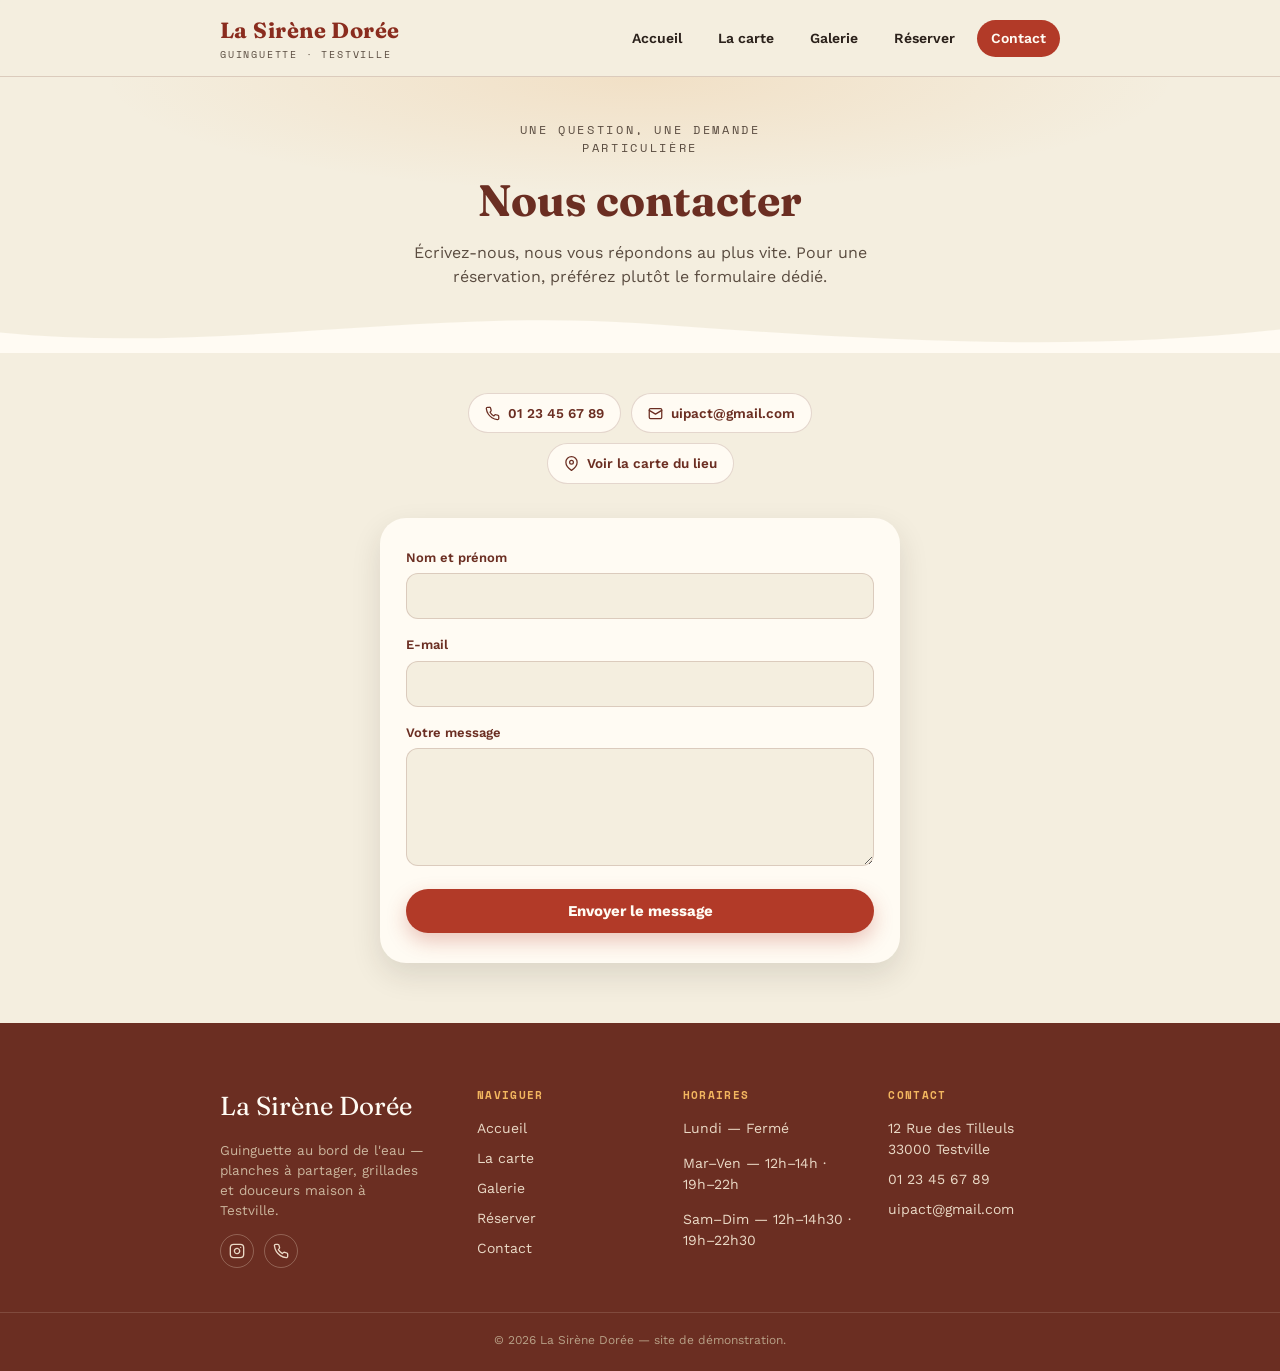
==== contact.html @ b740c552 "Add files via upload" ====
<!DOCTYPE html>
<html lang="fr">
<head>
<meta charset="UTF-8">
<meta name="viewport" content="width=device-width, initial-scale=1.0">
<title>La Sirène Dorée — Nous contacter</title>
<meta name="description" content="Contactez La Sirène Dorée à Testville — une question, une demande particulière, écrivez-nous.">
<link rel="preconnect" href="https://fonts.googleapis.com">
<link rel="stylesheet" href="css/style.css">
</head>
<body>

<header class="topbar">
  <div class="topbar-inner">
    <a href="index.html" class="brand">La Sirène Dorée<span>Guinguette · Testville</span></a>
    <nav class="topbar-nav">
      <a href="index.html">Accueil</a>
      <a href="carte.html">La carte</a>
      <a href="galerie.html">Galerie</a>
      <a href="reservation.html">Réserver</a>
      <a href="contact.html" class="active">Contact</a>
    </nav>
  </div>
</header>

<section class="page-head">
  <p class="hero-eyebrow">Une question, une demande particulière</p>
  <h1>Nous contacter</h1>
  <p>Écrivez-nous, nous vous répondons au plus vite. Pour une réservation, préférez plutôt le formulaire dédié.</p>
  <div class="hero-wave">
    <svg viewBox="0 0 1440 60" preserveAspectRatio="none"><path d="M0,32 C240,60 480,0 720,20 C960,40 1200,60 1440,28 L1440,60 L0,60 Z"></path></svg>
  </div>
</section>

<div class="contact-page-wrap">

  <div class="contact-info-strip">
    <a href="tel:+33123456789">
      <svg viewBox="0 0 24 24" fill="none" stroke="currentColor" stroke-width="2" stroke-linecap="round" stroke-linejoin="round"><path d="M22 16.92v3a2 2 0 0 1-2.18 2 19.79 19.79 0 0 1-8.63-3.07 19.5 19.5 0 0 1-6-6 19.79 19.79 0 0 1-3.07-8.67A2 2 0 0 1 4.11 2h3a2 2 0 0 1 2 1.72c.12.9.34 1.79.65 2.65a2 2 0 0 1-.45 2.11L8.09 9.91a16 16 0 0 0 6 6l1.43-1.43a2 2 0 0 1 2.11-.45c.86.31 1.75.53 2.65.65A2 2 0 0 1 22 16.92z"/></svg>
      01 23 45 67 89
    </a>
    <a href="mailto:uipact@gmail.com">
      <svg viewBox="0 0 24 24" fill="none" stroke="currentColor" stroke-width="2" stroke-linecap="round" stroke-linejoin="round"><rect x="2" y="4" width="20" height="16" rx="2"/><path d="m22 7-10 6L2 7"/></svg>
      uipact@gmail.com
    </a>
    <a href="index.html#contact">
      <svg viewBox="0 0 24 24" fill="none" stroke="currentColor" stroke-width="2" stroke-linecap="round" stroke-linejoin="round"><path d="M21 10c0 7-9 13-9 13s-9-6-9-13a9 9 0 0 1 18 0z"/><circle cx="12" cy="10" r="3"/></svg>
      Voir la carte du lieu
    </a>
  </div>

  <div class="contact-form-card">
    <form id="contact-form" novalidate>
      <div class="field">
        <label for="c-name">Nom et prénom</label>
        <input type="text" id="c-name" autocomplete="name" required>
        <div class="field-error">Merci d'indiquer votre nom.</div>
      </div>
      <div class="field">
        <label for="c-email">E-mail</label>
        <input type="email" id="c-email" autocomplete="email" required>
        <div class="field-error">Merci d'indiquer un e-mail valide.</div>
      </div>
      <div class="field">
        <label for="c-message">Votre message</label>
        <textarea id="c-message" rows="5" maxlength="2000" required></textarea>
        <div class="field-error">Merci d'écrire un message (5 caractères minimum).</div>
      </div>
      <button type="submit" class="btn btn-primary btn-block" id="c-submit">Envoyer le message</button>
      <div class="form-status" id="c-status"></div>
    </form>
  </div>

</div>

<footer class="site-footer-rich">
  <div class="footer-grid">
    <div>
      <div class="footer-brand">La Sirène Dorée</div>
      <p class="footer-tagline">Guinguette au bord de l'eau — planches à partager, grillades et douceurs maison à Testville.</p>
      <div class="footer-social">
        <a href="https://www.instagram.com/" target="_blank" rel="noreferrer" aria-label="Instagram">
          <svg viewBox="0 0 24 24" fill="none" stroke="currentColor" stroke-width="2" stroke-linecap="round" stroke-linejoin="round"><rect x="2" y="2" width="20" height="20" rx="5"></rect><path d="M16 11.37A4 4 0 1 1 12.63 8 4 4 0 0 1 16 11.37z"/><line x1="17.5" y1="6.5" x2="17.51" y2="6.5"/></svg>
        </a>
        <a href="tel:+33123456789" aria-label="Téléphone">
          <svg viewBox="0 0 24 24" fill="none" stroke="currentColor" stroke-width="2" stroke-linecap="round" stroke-linejoin="round"><path d="M22 16.92v3a2 2 0 0 1-2.18 2 19.79 19.79 0 0 1-8.63-3.07 19.5 19.5 0 0 1-6-6 19.79 19.79 0 0 1-3.07-8.67A2 2 0 0 1 4.11 2h3a2 2 0 0 1 2 1.72c.12.9.34 1.79.65 2.65a2 2 0 0 1-.45 2.11L8.09 9.91a16 16 0 0 0 6 6l1.43-1.43a2 2 0 0 1 2.11-.45c.86.31 1.75.53 2.65.65A2 2 0 0 1 22 16.92z"/></svg>
        </a>
      </div>
    </div>
    <div class="footer-col">
      <h4>Naviguer</h4>
      <a href="index.html">Accueil</a>
      <a href="carte.html">La carte</a>
      <a href="galerie.html">Galerie</a>
      <a href="reservation.html">Réserver</a>
      <a href="contact.html">Contact</a>
    </div>
    <div class="footer-col">
      <h4>Horaires</h4>
      <p>Lundi — Fermé</p>
      <p>Mar–Ven — 12h–14h · 19h–22h</p>
      <p>Sam–Dim — 12h–14h30 · 19h–22h30</p>
    </div>
    <div class="footer-col">
      <h4>Contact</h4>
      <p>12 Rue des Tilleuls<br>33000 Testville</p>
      <a href="tel:+33123456789">01 23 45 67 89</a>
      <a href="mailto:uipact@gmail.com">uipact@gmail.com</a>
    </div>
  </div>
  <div class="footer-bottom">
    © 2026 La Sirène Dorée — site de démonstration.
  </div>
</footer>

<nav class="actionbar" aria-label="Actions">
  <a href="reservation.html" class="primary">
    <svg viewBox="0 0 24 24" fill="none" stroke="currentColor" stroke-width="2" stroke-linecap="round" stroke-linejoin="round"><rect x="3" y="4" width="18" height="17" rx="2"></rect><path d="M16 2v4M8 2v4M3 10h18"/></svg>
    Réserver
  </a>
  <a href="tel:+33123456789">
    <svg viewBox="0 0 24 24" fill="none" stroke="currentColor" stroke-width="2" stroke-linecap="round" stroke-linejoin="round"><path d="M22 16.92v3a2 2 0 0 1-2.18 2 19.79 19.79 0 0 1-8.63-3.07 19.5 19.5 0 0 1-6-6 19.79 19.79 0 0 1-3.07-8.67A2 2 0 0 1 4.11 2h3a2 2 0 0 1 2 1.72c.12.9.34 1.79.65 2.65a2 2 0 0 1-.45 2.11L8.09 9.91a16 16 0 0 0 6 6l1.43-1.43a2 2 0 0 1 2.11-.45c.86.31 1.75.53 2.65.65A2 2 0 0 1 22 16.92z"/></svg>
    Appeler
  </a>
  <a href="https://www.instagram.com/" target="_blank" rel="noreferrer">
    <svg viewBox="0 0 24 24" fill="none" stroke="currentColor" stroke-width="2" stroke-linecap="round" stroke-linejoin="round"><rect x="2" y="2" width="20" height="20" rx="5"></rect><path d="M16 11.37A4 4 0 1 1 12.63 8 4 4 0 0 1 16 11.37z"/><line x1="17.5" y1="6.5" x2="17.51" y2="6.5"/></svg>
    Instagram
  </a>
</nav>

<script src="js/config.js"></script>
<script src="js/contact.js"></script>
</body>
</html>
---- css/style.css ----
/* ==========================================================================
   LA SIRÈNE DORÉE — Design system
   Palette : crème / terracotta / ocre — typo Fraunces + Work Sans
   ========================================================================== */

@import url('https://fonts.googleapis.com/css2?family=Fraunces:ital,opsz,wght@0,9..144,400;0,9..144,600;0,9..144,700;1,9..144,500&family=Work+Sans:wght@400;500;600;700&family=Space+Mono:wght@400;700&display=swap');

:root {
  --cream: #f4eedf;
  --linen: #fffbf3;
  --terracotta: #b23a28;
  --terracotta-dark: #8a2c1e;
  --clay: #6b2e22;
  --ochre: #e08a2e;
  --ochre-light: #f3b65f;
  --ink: #2b211b;
  --ink-soft: #5a4c40;
  --line: rgba(107, 46, 34, 0.18);
  --shadow: 0 12px 30px rgba(43, 33, 27, 0.12);

  --font-display: "Fraunces", serif;
  --font-body: "Work Sans", sans-serif;
  --font-mono: "Space Mono", monospace;

  --radius: 18px;
  --container: 880px;
}

* { box-sizing: border-box; }

html { scroll-behavior: smooth; }

body {
  margin: 0;
  background: var(--cream);
  color: var(--ink);
  font-family: var(--font-body);
  line-height: 1.5;
  -webkit-font-smoothing: antialiased;
}

img { max-width: 100%; display: block; }

a { color: inherit; }

button {
  font-family: inherit;
  cursor: pointer;
}

:focus-visible {
  outline: 3px solid var(--ochre);
  outline-offset: 2px;
}

.container {
  max-width: var(--container);
  margin: 0 auto;
  padding: 0 20px;
}

/* ---------------------------------------------------------------- topbar */

.topbar {
  position: sticky;
  top: 0;
  z-index: 50;
  background: rgba(244, 238, 223, 0.92);
  backdrop-filter: blur(6px);
  border-bottom: 1px solid var(--line);
}

.topbar-inner {
  max-width: var(--container);
  margin: 0 auto;
  padding: 14px 20px;
  display: flex;
  align-items: center;
  justify-content: space-between;
}

.brand {
  font-family: var(--font-display);
  font-weight: 700;
  font-size: 22px;
  letter-spacing: 0.02em;
  color: var(--terracotta-dark);
  text-decoration: none;
}

.brand span {
  display: block;
  font-family: var(--font-mono);
  font-size: 10px;
  letter-spacing: 0.18em;
  text-transform: uppercase;
  color: var(--ink-soft);
  font-weight: 400;
}

.topbar-nav {
  display: flex;
  gap: 8px;
}

.topbar-nav a {
  font-family: var(--font-body);
  font-weight: 600;
  font-size: 14px;
  text-decoration: none;
  padding: 8px 14px;
  border-radius: 999px;
  color: var(--ink);
  transition: background .2s, color .2s;
}

.topbar-nav a:hover,
.topbar-nav a.active {
  background: var(--terracotta);
  color: var(--linen);
}

/* ---------------------------------------------------------------- hero */

.hero {
  position: relative;
  padding: 64px 20px 90px;
  text-align: center;
  overflow: hidden;
  background:
    radial-gradient(60% 60% at 50% 0%, rgba(224,138,46,.16), transparent 70%),
    var(--cream);
}

.hero-eyebrow {
  font-family: var(--font-mono);
  font-size: 12px;
  letter-spacing: .22em;
  text-transform: uppercase;
  color: var(--terracotta);
}

.hero h1 {
  font-family: var(--font-display);
  font-weight: 700;
  font-size: clamp(38px, 7vw, 64px);
  line-height: 1.02;
  margin: 14px 0 10px;
  color: var(--clay);
}

.hero h1 em {
  font-style: italic;
  color: var(--terracotta);
}

.hero p {
  max-width: 46ch;
  margin: 0 auto;
  color: var(--ink-soft);
  font-size: 17px;
}

.hero-actions {
  margin-top: 30px;
  display: flex;
  gap: 14px;
  justify-content: center;
  flex-wrap: wrap;
}

/* torn-paper wave divider under hero */
.hero-wave {
  position: absolute;
  bottom: -1px;
  left: 0;
  width: 100%;
  line-height: 0;
}
.hero-wave svg { width: 100%; height: 46px; display: block; }
.hero-wave path { fill: var(--linen); }

/* ---------------------------------------------------------------- buttons */

.btn {
  display: inline-flex;
  align-items: center;
  gap: 8px;
  font-family: var(--font-body);
  font-weight: 700;
  font-size: 15px;
  padding: 13px 24px;
  border-radius: 999px;
  border: none;
  text-decoration: none;
  transition: transform .15s ease, box-shadow .15s ease;
}
.btn:hover { transform: translateY(-1px); }

.btn-primary {
  background: var(--terracotta);
  color: var(--linen);
  box-shadow: 0 8px 20px rgba(178,58,40,.28);
}
.btn-primary:hover { background: var(--terracotta-dark); }

.btn-ghost {
  background: transparent;
  color: var(--clay);
  border: 1.5px solid var(--line);
}
.btn-ghost:hover { background: var(--linen); }

.btn-block { width: 100%; justify-content: center; }
.btn:disabled { opacity: .45; cursor: not-allowed; transform: none; }

/* ---------------------------------------------------------------- menu nav chips */

.menu-tabs {
  display: flex;
  gap: 10px;
  justify-content: center;
  flex-wrap: wrap;
  margin: -46px auto 30px;
  position: relative;
  z-index: 2;
  background: var(--linen);
  padding: 14px;
  border-radius: 999px;
  max-width: fit-content;
  box-shadow: var(--shadow);
}

.menu-tabs button {
  border: none;
  background: transparent;
  font-family: var(--font-mono);
  font-size: 12px;
  letter-spacing: .06em;
  text-transform: uppercase;
  padding: 10px 18px;
  border-radius: 999px;
  color: var(--ink-soft);
  transition: background .2s, color .2s;
}
.menu-tabs button.active {
  background: var(--ochre);
  color: var(--linen);
}

.menu-chips {
  display: flex;
  gap: 10px;
  overflow-x: auto;
  padding: 4px 20px 18px;
  scrollbar-width: none;
}
.menu-chips::-webkit-scrollbar { display: none; }

.menu-chips button {
  flex: none;
  border: 1.5px solid var(--line);
  background: var(--linen);
  color: var(--clay);
  font-size: 13px;
  font-weight: 600;
  padding: 9px 16px;
  border-radius: 999px;
  white-space: nowrap;
}
.menu-chips button.active {
  background: var(--terracotta);
  border-color: var(--terracotta);
  color: var(--linen);
}

/* ---------------------------------------------------------------- menu section */

.menu-section {
  padding: 30px 0 10px;
  scroll-margin-top: 90px;
}

.menu-section-head {
  display: flex;
  align-items: baseline;
  gap: 14px;
  margin-bottom: 18px;
}

.menu-section-head h2 {
  font-family: var(--font-display);
  font-size: 27px;
  color: var(--terracotta-dark);
  margin: 0;
}

.menu-section-head .rule {
  flex: 1;
  height: 1px;
  background: repeating-linear-gradient(90deg, var(--line) 0 6px, transparent 6px 12px);
}

.menu-card {
  background: var(--linen);
  border-radius: var(--radius);
  box-shadow: var(--shadow);
  padding: 6px 6px;
  margin-bottom: 40px;
}

.menu-item {
  display: flex;
  align-items: baseline;
  gap: 10px;
  padding: 16px 18px;
  border-bottom: 1px dashed var(--line);
}
.menu-item:last-child { border-bottom: none; }

.menu-item-name {
  font-family: var(--font-body);
  font-weight: 600;
  font-size: 16px;
  color: var(--ink);
}

.menu-item-leader {
  flex: 1;
  border-bottom: 1.5px dotted var(--line);
  transform: translateY(-4px);
  min-width: 20px;
}

.menu-item-price {
  font-family: var(--font-mono);
  font-weight: 700;
  font-size: 15px;
  color: var(--terracotta);
  white-space: nowrap;
}

.menu-item-desc {
  flex-basis: 100%;
  font-size: 13.5px;
  color: var(--ink-soft);
  margin-top: -6px;
  padding-left: 2px;
}

.menu-empty {
  text-align: center;
  color: var(--ink-soft);
  padding: 40px;
  font-family: var(--font-mono);
  font-size: 13px;
}

/* ---------------------------------------------------------------- cta band */

.cta-band {
  margin: 60px 0;
  padding: 46px 30px;
  background: var(--clay);
  color: var(--linen);
  border-radius: 28px;
  text-align: center;
  position: relative;
  overflow: hidden;
}
.cta-band::before {
  content: "";
  position: absolute;
  inset: 0;
  background: radial-gradient(50% 80% at 50% 0%, rgba(224,138,46,.35), transparent 70%);
}
.cta-band h2 {
  font-family: var(--font-display);
  font-size: clamp(24px, 4vw, 34px);
  margin: 0 0 8px;
  position: relative;
}
.cta-band p {
  color: #e7dccb;
  margin: 0 0 22px;
  position: relative;
}
.cta-band .btn { position: relative; }

/* ---------------------------------------------------------------- footer */

footer.site-footer {
  text-align: center;
  padding: 40px 20px 100px;
  color: var(--ink-soft);
  font-size: 13px;
}
footer.site-footer .foot-brand {
  font-family: var(--font-display);
  font-size: 20px;
  color: var(--terracotta-dark);
  margin-bottom: 6px;
}
footer.site-footer a { color: var(--terracotta); text-decoration: none; font-weight: 600; }

/* ---------------------------------------------------------------- action bar (mobile) */

.actionbar {
  position: fixed;
  left: 0; right: 0; bottom: 0;
  z-index: 60;
  background: var(--linen);
  border-top: 1px solid var(--line);
  display: flex;
  padding: 6px 6px calc(6px + env(safe-area-inset-bottom));
  box-shadow: 0 -8px 20px rgba(43,33,27,.08);
}
.actionbar a, .actionbar button {
  flex: 1;
  background: none;
  border: none;
  display: flex;
  flex-direction: column;
  align-items: center;
  gap: 3px;
  padding: 8px 4px;
  font-size: 11px;
  font-weight: 600;
  color: var(--ink-soft);
  text-decoration: none;
  border-radius: 12px;
}
.actionbar a.primary, .actionbar button.primary {
  color: var(--terracotta);
}
.actionbar svg { width: 20px; height: 20px; }

@media (min-width: 720px) {
  .actionbar { display: none; }
}

/* ==========================================================================
   Réservation — assistant en 5 étapes
   ========================================================================== */

.book-page {
  min-height: 100vh;
  padding-bottom: 40px;
}

.book-head {
  text-align: center;
  padding: 40px 20px 10px;
}
.book-head h1 {
  font-family: var(--font-display);
  font-size: clamp(28px, 5vw, 38px);
  color: var(--clay);
  margin: 0 0 8px;
}
.book-head .addr, .book-head .tel {
  font-size: 14px;
  color: var(--ink-soft);
}

.wizard {
  max-width: 560px;
  margin: 26px auto 0;
  background: var(--linen);
  border-radius: 26px;
  box-shadow: var(--shadow);
  padding: 26px 22px 22px;
}

.wizard-progress { margin-bottom: 22px; }
.wizard-dots {
  display: flex;
  gap: 8px;
  justify-content: center;
  margin-bottom: 8px;
}
.wizard-dots .dot {
  width: 30px; height: 6px;
  border-radius: 999px;
  background: var(--line);
}
.wizard-dots .dot.done { background: var(--ochre); }
.wizard-dots .dot.active { background: var(--terracotta); }
.wizard-count {
  text-align: center;
  font-family: var(--font-mono);
  font-size: 11px;
  letter-spacing: .1em;
  text-transform: uppercase;
  color: var(--ink-soft);
}

.wizard-title {
  font-family: var(--font-display);
  font-size: 22px;
  color: var(--terracotta-dark);
  margin: 6px 0 18px;
  text-align: center;
}

.wizard-step { display: none; animation: fadein .25s ease; }
.wizard-step.active { display: block; }

@keyframes fadein {
  from { opacity: 0; transform: translateY(6px); }
  to { opacity: 1; transform: translateY(0); }
}

.week-nav {
  display: flex;
  align-items: center;
  justify-content: space-between;
  margin-bottom: 14px;
}
.week-nav button {
  width: 34px; height: 34px;
  border-radius: 50%;
  border: 1.5px solid var(--line);
  background: var(--cream);
  font-size: 16px;
  color: var(--clay);
}
.week-nav span {
  font-weight: 600;
  font-size: 14px;
  color: var(--ink);
}

.date-chips, .slot-grid, .party-grid, .parking-grid {
  display: grid;
  grid-template-columns: repeat(2, 1fr);
  gap: 10px;
}
.date-chips { grid-template-columns: repeat(auto-fit, minmax(90px,1fr)); }
.slot-grid { grid-template-columns: repeat(3, 1fr); }
.party-grid { grid-template-columns: repeat(4, 1fr); }

.chip-btn {
  border: 1.5px solid var(--line);
  background: var(--cream);
  border-radius: 14px;
  padding: 12px 8px;
  text-align: center;
  color: var(--ink);
  font-size: 13px;
  font-weight: 600;
  transition: all .15s;
}
.chip-btn small { display: block; font-weight: 400; color: var(--ink-soft); font-size: 11px; }
.chip-btn.active {
  background: var(--terracotta);
  border-color: var(--terracotta);
  color: var(--linen);
}
.chip-btn.active small { color: #f3d9d0; }
.chip-btn:disabled { opacity: .35; }

.field { margin-bottom: 16px; }
.field label {
  display: block;
  font-size: 13px;
  font-weight: 600;
  color: var(--clay);
  margin-bottom: 6px;
}
.field input, .field textarea, .field select {
  width: 100%;
  border: 1.5px solid var(--line);
  background: var(--cream);
  border-radius: 12px;
  padding: 13px 14px;
  font-family: var(--font-body);
  font-size: 15px;
  color: var(--ink);
}
.field input:focus, .field textarea:focus, .field select:focus {
  outline: none;
  border-color: var(--ochre);
  background: var(--linen);
}
.field textarea { resize: vertical; min-height: 70px; }
.field-error {
  color: var(--terracotta);
  font-size: 12px;
  margin-top: 4px;
  display: none;
}
.field.invalid input, .field.invalid textarea { border-color: var(--terracotta); }
.field.invalid .field-error { display: block; }

.summary-box {
  background: var(--cream);
  border-radius: 16px;
  padding: 16px 18px;
  font-size: 14px;
  margin-bottom: 6px;
}
.summary-box div { display: flex; justify-content: space-between; padding: 5px 0; }
.summary-box div span:first-child { color: var(--ink-soft); }
.summary-box div span:last-child { font-weight: 600; }

.wizard-nav {
  display: flex;
  gap: 10px;
  margin-top: 22px;
}

.wizard-msg {
  text-align: center;
  padding: 60px 20px;
}
.wizard-msg .icon { font-size: 46px; margin-bottom: 14px; }
.wizard-msg h2 {
  font-family: var(--font-display);
  color: var(--terracotta-dark);
  margin: 0 0 10px;
}
.wizard-msg p { color: var(--ink-soft); }

.spinner {
  width: 18px; height: 18px;
  border: 2.5px solid rgba(255,255,255,.4);
  border-top-color: #fff;
  border-radius: 50%;
  animation: spin .7s linear infinite;
}
@keyframes spin { to { transform: rotate(360deg); } }

/* ==========================================================================
   Admin — gestion de la carte (page cachée)
   ========================================================================== */

.admin-page {
  min-height: 100vh;
  padding-bottom: 60px;
}

.admin-gate {
  max-width: 380px;
  margin: 90px auto;
  background: var(--linen);
  border-radius: 22px;
  box-shadow: var(--shadow);
  padding: 32px 26px;
  text-align: center;
}
.admin-gate h1 {
  font-family: var(--font-display);
  font-size: 24px;
  color: var(--clay);
  margin: 0 0 6px;
}
.admin-gate p { color: var(--ink-soft); font-size: 14px; margin: 0 0 20px; }
.admin-gate .field { text-align: left; }
.admin-gate .gate-error {
  color: var(--terracotta);
  font-size: 13px;
  margin-top: 10px;
  display: none;
}
.admin-gate.error .gate-error { display: block; }

.admin-shell { display: none; }
.admin-shell.visible { display: block; }

.admin-top {
  display: flex;
  align-items: center;
  justify-content: space-between;
  padding: 20px;
  max-width: var(--container);
  margin: 0 auto;
}
.admin-top h1 {
  font-family: var(--font-display);
  font-size: 24px;
  color: var(--clay);
  margin: 0;
}
.admin-logout {
  background: none;
  border: 1.5px solid var(--line);
  border-radius: 999px;
  padding: 8px 16px;
  font-size: 13px;
  font-weight: 600;
  color: var(--clay);
}

.admin-body { max-width: var(--container); margin: 0 auto; padding: 0 20px; }

.admin-toolbar {
  display: flex;
  gap: 10px;
  margin-bottom: 20px;
  flex-wrap: wrap;
}
.admin-toolbar button {
  border: 1.5px solid var(--line);
  background: var(--linen);
  color: var(--clay);
  font-weight: 600;
  font-size: 13px;
  padding: 9px 16px;
  border-radius: 999px;
}
.admin-toolbar button.active { background: var(--terracotta); border-color: var(--terracotta); color: var(--linen); }

.admin-panel {
  background: var(--linen);
  border-radius: 20px;
  box-shadow: var(--shadow);
  padding: 22px;
  margin-bottom: 24px;
}
.admin-panel h2 {
  font-family: var(--font-display);
  font-size: 19px;
  color: var(--terracotta-dark);
  margin: 0 0 16px;
}

.admin-form-grid {
  display: grid;
  grid-template-columns: repeat(auto-fit, minmax(160px,1fr));
  gap: 14px;
}
.admin-form-grid .field { margin-bottom: 0; }
.admin-form-grid .field.span2 { grid-column: span 2; }
.admin-form-actions { display: flex; gap: 10px; margin-top: 16px; }

.admin-table-wrap { overflow-x: auto; }
table.admin-table { width: 100%; border-collapse: collapse; font-size: 13.5px; }
table.admin-table th {
  text-align: left;
  font-family: var(--font-mono);
  font-size: 11px;
  letter-spacing: .06em;
  text-transform: uppercase;
  color: var(--ink-soft);
  padding: 8px 10px;
  border-bottom: 1.5px solid var(--line);
}
table.admin-table td {
  padding: 10px 10px;
  border-bottom: 1px dashed var(--line);
  vertical-align: middle;
}
table.admin-table tr.unavailable td { opacity: .5; }
.admin-row-actions { display: flex; gap: 6px; }
.icon-btn {
  border: 1px solid var(--line);
  background: var(--cream);
  border-radius: 8px;
  padding: 5px 9px;
  font-size: 12px;
  font-weight: 600;
  color: var(--clay);
}
.icon-btn.danger { color: var(--terracotta); border-color: var(--terracotta); }
.icon-btn.on { background: var(--ochre); color: var(--linen); border-color: var(--ochre); }

.admin-toast {
  position: fixed;
  bottom: 20px;
  left: 50%;
  transform: translateX(-50%);
  background: var(--clay);
  color: var(--linen);
  padding: 12px 20px;
  border-radius: 999px;
  font-size: 13.5px;
  font-weight: 600;
  box-shadow: var(--shadow);
  opacity: 0;
  pointer-events: none;
  transition: opacity .2s, transform .2s;
  z-index: 100;
}
.admin-toast.show { opacity: 1; transform: translateX(-50%) translateY(-6px); }
.admin-toast.error { background: var(--terracotta-dark); }

/* ==========================================================================
   Homepage — sections additionnelles
   ========================================================================== */

/* petit header de page (carte, réservation) : version compacte du hero */
.page-head {
  position: relative;
  padding: 44px 20px 64px;
  text-align: center;
  overflow: hidden;
  background:
    radial-gradient(60% 60% at 50% 0%, rgba(224,138,46,.14), transparent 70%),
    var(--cream);
}
.page-head h1 {
  font-family: var(--font-display);
  font-weight: 700;
  font-size: clamp(30px, 5vw, 44px);
  margin: 10px 0 8px;
  color: var(--clay);
}
.page-head p { max-width: 46ch; margin: 0 auto; color: var(--ink-soft); }
.page-head .hero-wave { position: absolute; bottom: -1px; left: 0; width: 100%; line-height: 0; }

/* -------------------------------------------------- wave section divider */

.wave-divider { line-height: 0; }
.wave-divider svg { width: 100%; height: 40px; display: block; }
.wave-divider.flip { transform: scaleY(-1); }
.wave-divider path { fill: var(--linen); }
.wave-divider.to-cream path { fill: var(--cream); }
.wave-divider.to-clay path { fill: var(--clay); }

/* -------------------------------------------------------- présentation */

.presentation {
  background: var(--linen);
  padding: 74px 0 84px;
}
.presentation-grid {
  display: grid;
  grid-template-columns: 1.1fr 0.9fr;
  gap: 54px;
  align-items: center;
}
.presentation-eyebrow {
  font-family: var(--font-mono);
  font-size: 12px;
  letter-spacing: .2em;
  text-transform: uppercase;
  color: var(--terracotta);
}
.presentation h2 {
  font-family: var(--font-display);
  font-size: clamp(26px, 3.4vw, 36px);
  color: var(--clay);
  margin: 12px 0 18px;
  line-height: 1.15;
}
.presentation p {
  color: var(--ink-soft);
  font-size: 15.5px;
  margin: 0 0 14px;
}
.presentation-signature {
  font-family: var(--font-display);
  font-style: italic;
  font-size: 17px;
  color: var(--terracotta-dark);
  margin-top: 18px;
}

/* portrait/visual block replacing a stock photo — a folded "menu card" motif */
.presentation-visual {
  position: relative;
  aspect-ratio: 4/5;
  border-radius: 24px;
  background: var(--ochre);
  box-shadow: var(--shadow);
  overflow: hidden;
}
.presentation-visual img {
  position: absolute;
  inset: 0;
  width: 100%;
  height: 100%;
  object-fit: cover;
}
.presentation-visual::before {
  content: "";
  position: absolute;
  inset: 0;
  background: linear-gradient(180deg, rgba(43,33,27,0) 55%, rgba(43,33,27,.55) 100%);
  z-index: 1;
}
.presentation-visual .tag {
  z-index: 2;
  position: absolute;
  left: 22px; bottom: 22px;
  right: 22px;
  font-family: var(--font-mono);
  font-size: 11px;
  letter-spacing: .12em;
  text-transform: uppercase;
  color: var(--linen);
  background: rgba(43,33,27,.28);
  backdrop-filter: blur(3px);
  padding: 10px 14px;
  border-radius: 12px;
}

/* -------------------------------------------------------- infos pratiques */

.practical {
  background: var(--cream);
  padding: 74px 0;
}
.section-head {
  text-align: center;
  max-width: 560px;
  margin: 0 auto 42px;
}
.section-head .presentation-eyebrow { display: block; margin-bottom: 10px; }
.section-head h2 {
  font-family: var(--font-display);
  font-size: clamp(26px, 3.4vw, 36px);
  color: var(--clay);
  margin: 0;
}

.practical-grid {
  display: grid;
  grid-template-columns: repeat(3, 1fr);
  gap: 20px;
}
.practical-card {
  background: var(--linen);
  border-radius: 20px;
  padding: 26px 24px;
  box-shadow: var(--shadow);
}
.practical-card .glyph {
  width: 40px; height: 40px;
  border-radius: 50%;
  background: var(--ochre);
  display: flex; align-items: center; justify-content: center;
  color: var(--linen);
  margin-bottom: 14px;
}
.practical-card h3 {
  font-family: var(--font-display);
  font-size: 18px;
  color: var(--terracotta-dark);
  margin: 0 0 8px;
}
.practical-card ul { margin: 0; padding: 0; list-style: none; }
.practical-card li {
  font-size: 14px;
  color: var(--ink-soft);
  padding: 4px 0;
}

/* -------------------------------------------------------- horaires */

.hours {
  background: var(--clay);
  color: var(--linen);
  padding: 74px 0;
  position: relative;
  overflow: hidden;
}
.hours::before {
  content: "";
  position: absolute;
  inset: 0;
  background: radial-gradient(55% 70% at 85% 10%, rgba(224,138,46,.28), transparent 70%);
}
.hours .section-head { position: relative; }
.hours .section-head h2 { color: var(--linen); }
.hours .presentation-eyebrow { color: var(--ochre-light); }

.hours-table {
  position: relative;
  max-width: 620px;
  margin: 0 auto;
  background: rgba(255,251,243,.06);
  border: 1px solid rgba(255,251,243,.16);
  border-radius: 20px;
  overflow: hidden;
}
.hours-row {
  display: flex;
  justify-content: space-between;
  align-items: center;
  padding: 16px 26px;
  border-bottom: 1px dashed rgba(255,251,243,.16);
  font-size: 14.5px;
}
.hours-row:last-child { border-bottom: none; }
.hours-row .day {
  font-family: var(--font-display);
  font-size: 16px;
}
.hours-row .time { color: #f0e2d2; font-family: var(--font-mono); font-size: 13px; }
.hours-row.closed .time {
  color: var(--ochre-light);
  font-family: var(--font-body);
  font-weight: 600;
  text-transform: uppercase;
  font-size: 11px;
  letter-spacing: .08em;
}
.hours-note {
  text-align: center;
  font-size: 12.5px;
  color: #d9c7b3;
  margin-top: 18px;
  position: relative;
}

/* -------------------------------------------------------- photos */

.gallery { background: var(--linen); padding: 74px 0; }
.photo-grid {
  display: grid;
  grid-template-columns: repeat(6, 1fr);
  grid-auto-rows: 110px;
  gap: 14px;
}
.photo-tile {
  position: relative;
  border-radius: 18px;
  overflow: hidden;
  display: flex;
  align-items: flex-end;
  padding: 14px;
  background: var(--clay);
}
.photo-tile img {
  position: absolute;
  inset: 0;
  width: 100%;
  height: 100%;
  object-fit: cover;
  transition: transform .5s ease;
}
.photo-tile:hover img { transform: scale(1.05); }
.photo-tile span {
  position: relative;
  color: var(--linen);
  font-family: var(--font-mono);
  font-size: 11px;
  letter-spacing: .06em;
  text-transform: uppercase;
}
.photo-tile::after {
  content: "";
  position: absolute; inset: 0;
  background: linear-gradient(180deg, transparent 40%, rgba(20,14,10,.6) 100%);
}
.photo-tile.p1 { grid-column: span 3; grid-row: span 2; }
.photo-tile.p2 { grid-column: span 3; grid-row: span 1; }
.photo-tile.p3 { grid-column: span 3; grid-row: span 1; }
.photo-tile.p4 { grid-column: span 2; grid-row: span 1; }
.photo-tile.p5 { grid-column: span 2; grid-row: span 1; }
.photo-tile.p6 { grid-column: span 2; grid-row: span 1; }
.gallery-note {
  text-align: center;
  font-size: 12.5px;
  color: var(--ink-soft);
  margin-top: 16px;
}

/* -------------------------------------------------------- contact + carte */

.contact {
  background: var(--cream);
  padding: 74px 0 90px;
}
.contact-grid {
  display: grid;
  grid-template-columns: 1fr 1fr;
  gap: 30px;
  align-items: stretch;
}
.contact-card {
  background: var(--linen);
  border-radius: 22px;
  box-shadow: var(--shadow);
  padding: 32px 30px;
}
.contact-card h3 {
  font-family: var(--font-display);
  font-size: 21px;
  color: var(--terracotta-dark);
  margin: 0 0 18px;
}
.contact-row {
  display: flex;
  gap: 12px;
  align-items: flex-start;
  padding: 10px 0;
  border-bottom: 1px dashed var(--line);
  font-size: 14.5px;
  color: var(--ink);
}
.contact-row:last-of-type { border-bottom: none; }
.contact-row .lbl { color: var(--ink-soft); min-width: 90px; font-size: 12.5px; text-transform: uppercase; letter-spacing: .05em; font-family: var(--font-mono); padding-top: 2px; }
.contact-row a { color: var(--terracotta); font-weight: 600; text-decoration: none; }
.contact-card .btn { margin-top: 20px; }

.map-wrap {
  border-radius: 22px;
  overflow: hidden;
  box-shadow: var(--shadow);
  min-height: 320px;
}
.map-wrap iframe { width: 100%; height: 100%; min-height: 320px; border: 0; display: block; }

/* -------------------------------------------------------- footer riche */

footer.site-footer-rich {
  background: var(--clay);
  color: #ead9c6;
  padding: 64px 0 0;
}
.footer-grid {
  max-width: var(--container);
  margin: 0 auto;
  padding: 0 20px 44px;
  display: grid;
  grid-template-columns: 1.3fr 1fr 1fr 1fr;
  gap: 34px;
}
.footer-brand {
  font-family: var(--font-display);
  font-size: 26px;
  color: var(--linen);
  margin-bottom: 10px;
}
.footer-tagline { font-size: 13.5px; color: #cbb59d; max-width: 26ch; }
.footer-col h4 {
  font-family: var(--font-mono);
  font-size: 11px;
  letter-spacing: .12em;
  text-transform: uppercase;
  color: var(--ochre-light);
  margin: 0 0 14px;
}
.footer-col a, .footer-col p {
  display: block;
  color: #ead9c6;
  text-decoration: none;
  font-size: 14px;
  margin-bottom: 9px;
}
.footer-col a:hover { color: var(--ochre-light); }
.footer-social { display: flex; gap: 10px; margin-top: 4px; }
.footer-social a {
  width: 34px; height: 34px;
  border-radius: 50%;
  border: 1px solid rgba(234,217,198,.3);
  display: flex; align-items: center; justify-content: center;
  margin: 0;
}
.footer-social svg { width: 16px; height: 16px; }
.footer-bottom {
  border-top: 1px solid rgba(234,217,198,.16);
  padding: 18px 20px calc(90px + env(safe-area-inset-bottom));
  text-align: center;
  font-size: 12px;
  color: #b79f86;
}
@media (min-width: 720px) {
  .footer-bottom { padding-bottom: 22px; }
}

/* -------------------------------------------------------- responsive */

@media (max-width: 860px) {
  .presentation-grid { grid-template-columns: 1fr; }
  .presentation-visual { max-width: 340px; margin: 0 auto; order: -1; }
  .practical-grid { grid-template-columns: 1fr; }
  .contact-grid { grid-template-columns: 1fr; }
  .footer-grid { grid-template-columns: 1fr 1fr; }
  .photo-grid { grid-template-columns: repeat(2, 1fr); grid-auto-rows: 130px; }
  .photo-tile.p1, .photo-tile.p2, .photo-tile.p3, .photo-tile.p4, .photo-tile.p5, .photo-tile.p6 {
    grid-column: span 1; grid-row: span 1;
  }
}

/* ==========================================================================
   Page Contact
   ========================================================================== */

.contact-page-wrap {
  max-width: 560px;
  margin: 40px auto 60px;
  padding: 0 20px;
}
.contact-form-card {
  background: var(--linen);
  border-radius: 26px;
  box-shadow: var(--shadow);
  padding: 30px 26px;
}
.contact-form-card .field:last-of-type { margin-bottom: 0; }
.contact-info-strip {
  display: flex;
  flex-wrap: wrap;
  gap: 10px;
  justify-content: center;
  margin: 18px 0 34px;
}
.contact-info-strip a {
  display: inline-flex;
  align-items: center;
  gap: 8px;
  background: var(--linen);
  border: 1.5px solid var(--line);
  border-radius: 999px;
  padding: 9px 16px;
  font-size: 13.5px;
  font-weight: 600;
  color: var(--clay);
  text-decoration: none;
}
.contact-info-strip svg { width: 15px; height: 15px; }

.form-status {
  margin-top: 16px;
  padding: 12px 16px;
  border-radius: 12px;
  font-size: 13.5px;
  display: none;
}
.form-status.success { display: block; background: rgba(224,138,46,.16); color: var(--terracotta-dark); }
.form-status.error { display: block; background: rgba(178,58,40,.12); color: var(--terracotta-dark); }

/* ==========================================================================
   Page Galerie
   ========================================================================== */

.gallery-page-grid {
  display: grid;
  grid-template-columns: repeat(3, 1fr);
  gap: 16px;
}
.gallery-item {
  position: relative;
  border-radius: 18px;
  overflow: hidden;
  aspect-ratio: 4/3;
  cursor: zoom-in;
  background: var(--clay);
}
.gallery-item img {
  width: 100%; height: 100%;
  object-fit: cover;
  display: block;
  transition: transform .4s ease;
}
.gallery-item:hover img { transform: scale(1.06); }
.gallery-item .cap {
  position: absolute;
  left: 0; right: 0; bottom: 0;
  padding: 12px 14px;
  font-family: var(--font-mono);
  font-size: 11px;
  letter-spacing: .05em;
  text-transform: uppercase;
  color: var(--linen);
  background: linear-gradient(180deg, transparent, rgba(20,14,10,.7));
}

.gallery-filters {
  display: flex;
  gap: 10px;
  justify-content: center;
  flex-wrap: wrap;
  margin-bottom: 28px;
}
.gallery-filters button {
  border: 1.5px solid var(--line);
  background: var(--linen);
  color: var(--clay);
  font-weight: 600;
  font-size: 13px;
  padding: 9px 18px;
  border-radius: 999px;
}
.gallery-filters button.active { background: var(--terracotta); border-color: var(--terracotta); color: var(--linen); }

.lightbox {
  position: fixed;
  inset: 0;
  background: rgba(20,14,10,.92);
  display: none;
  align-items: center;
  justify-content: center;
  z-index: 200;
  padding: 30px;
}
.lightbox.open { display: flex; }
.lightbox img {
  max-width: min(90vw, 1000px);
  max-height: 84vh;
  border-radius: 12px;
  box-shadow: 0 20px 60px rgba(0,0,0,.5);
}
.lightbox .cap {
  position: absolute;
  bottom: 26px;
  left: 0; right: 0;
  text-align: center;
  color: var(--linen);
  font-family: var(--font-mono);
  font-size: 12px;
  letter-spacing: .06em;
  text-transform: uppercase;
}
.lightbox-close {
  position: absolute;
  top: 22px; right: 26px;
  width: 40px; height: 40px;
  border-radius: 50%;
  border: 1.5px solid rgba(255,255,255,.4);
  background: rgba(255,255,255,.08);
  color: var(--linen);
  font-size: 20px;
  line-height: 1;
}

@media (max-width: 720px) {
  .gallery-page-grid { grid-template-columns: repeat(2, 1fr); }
}
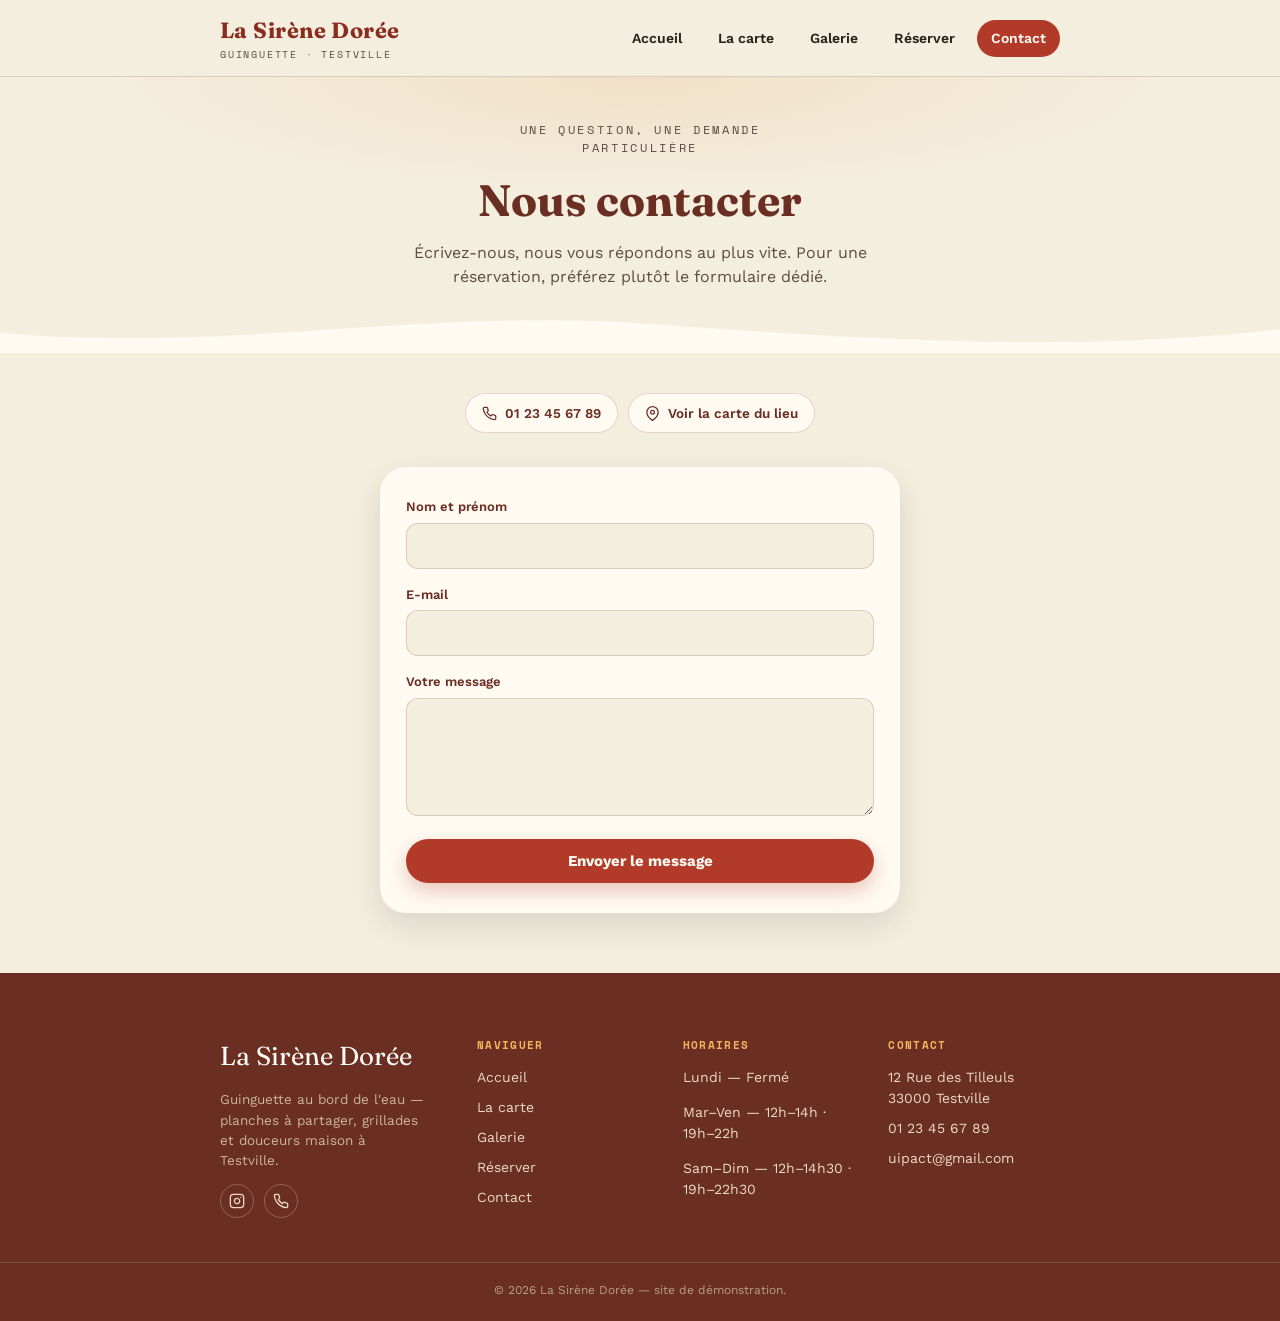
==== commit 38d0f363: "Update contact.html" ====
--- a/contact.html
+++ b/contact.html
@@ -38,10 +38,6 @@
     <a href="tel:+33123456789">
       <svg viewBox="0 0 24 24" fill="none" stroke="currentColor" stroke-width="2" stroke-linecap="round" stroke-linejoin="round"><path d="M22 16.92v3a2 2 0 0 1-2.18 2 19.79 19.79 0 0 1-8.63-3.07 19.5 19.5 0 0 1-6-6 19.79 19.79 0 0 1-3.07-8.67A2 2 0 0 1 4.11 2h3a2 2 0 0 1 2 1.72c.12.9.34 1.79.65 2.65a2 2 0 0 1-.45 2.11L8.09 9.91a16 16 0 0 0 6 6l1.43-1.43a2 2 0 0 1 2.11-.45c.86.31 1.75.53 2.65.65A2 2 0 0 1 22 16.92z"/></svg>
       01 23 45 67 89
-    </a>
-    <a href="mailto:uipact@gmail.com">
-      <svg viewBox="0 0 24 24" fill="none" stroke="currentColor" stroke-width="2" stroke-linecap="round" stroke-linejoin="round"><rect x="2" y="4" width="20" height="16" rx="2"/><path d="m22 7-10 6L2 7"/></svg>
-      uipact@gmail.com
     </a>
     <a href="index.html#contact">
       <svg viewBox="0 0 24 24" fill="none" stroke="currentColor" stroke-width="2" stroke-linecap="round" stroke-linejoin="round"><path d="M21 10c0 7-9 13-9 13s-9-6-9-13a9 9 0 0 1 18 0z"/><circle cx="12" cy="10" r="3"/></svg>
--- a/css/style.css
+++ b/css/style.css
@@ -251,8 +251,12 @@
 .menu-chips {
   display: flex;
   gap: 10px;
+  justify-content: center;
+  flex-wrap: wrap;
+  max-width: var(--container);
+  margin: 0 auto;
   overflow-x: auto;
-  padding: 4px 20px 18px;
+  padding: 4px 20px 26px;
   scrollbar-width: none;
 }
 .menu-chips::-webkit-scrollbar { display: none; }
@@ -264,14 +268,26 @@
   color: var(--clay);
   font-size: 13px;
   font-weight: 600;
-  padding: 9px 16px;
+  padding: 9px 18px;
   border-radius: 999px;
   white-space: nowrap;
+  box-shadow: 0 2px 6px rgba(43, 33, 27, 0.05);
+  transition: background .2s, color .2s, border-color .2s;
+}
+.menu-chips button:hover {
+  border-color: var(--terracotta);
 }
 .menu-chips button.active {
   background: var(--terracotta);
   border-color: var(--terracotta);
   color: var(--linen);
+  box-shadow: 0 6px 16px rgba(178, 58, 40, 0.25);
+}
+
+/* sur mobile, on repasse en ligne défilante alignée à gauche
+   (plus naturel pour scroller au doigt qu'un centrage qui coupe) */
+@media (max-width: 640px) {
+  .menu-chips { justify-content: flex-start; flex-wrap: nowrap; }
 }
 
 /* ---------------------------------------------------------------- menu section */
@@ -1321,3 +1337,73 @@
 @media (max-width: 720px) {
   .gallery-page-grid { grid-template-columns: repeat(2, 1fr); }
 }
+
+/* ==========================================================================
+   Menu mobile (hamburger) — topbar responsive
+   ========================================================================== */
+
+.nav-toggle {
+  display: none;
+  border: none;
+  background: none;
+  padding: 8px;
+  margin-left: 4px;
+  color: var(--clay);
+  border-radius: 10px;
+}
+.nav-toggle svg { width: 22px; height: 22px; display: block; }
+.nav-toggle:hover { background: var(--linen); }
+
+@media (max-width: 760px) {
+  .topbar-inner {
+    flex-wrap: nowrap;
+    position: relative;
+  }
+
+  .brand { font-size: 18px; }
+  .brand span { font-size: 9px; }
+
+  .nav-toggle { display: inline-flex; align-items: center; justify-content: center; }
+
+  .topbar-nav {
+    display: none;
+    position: absolute;
+    top: calc(100% + 1px);
+    left: 0;
+    right: 0;
+    flex-direction: column;
+    gap: 2px;
+    background: var(--linen);
+    border-bottom: 1px solid var(--line);
+    box-shadow: var(--shadow);
+    padding: 10px 14px 14px;
+    z-index: 55;
+  }
+  .topbar-nav.open { display: flex; }
+  .topbar-nav a {
+    width: 100%;
+    text-align: center;
+    padding: 13px 14px;
+    border-radius: 12px;
+  }
+}
+
+/* petits écrans : resserre quelques marges pour éviter tout débordement */
+@media (max-width: 480px) {
+  .topbar-inner { padding: 12px 16px; }
+  .container { padding: 0 16px; }
+  .hero { padding: 48px 16px 80px; }
+  .page-head { padding: 36px 16px 56px; }
+  .menu-tabs { padding: 10px; margin-top: -38px; }
+  .menu-tabs button { padding: 9px 14px; font-size: 11px; }
+  .footer-grid { grid-template-columns: 1fr; gap: 26px; }
+  .gallery-page-grid { grid-template-columns: 1fr 1fr; gap: 10px; }
+}
+
+/* ==========================================================================
+   Admin réservations — code couleur des lignes selon le statut
+   ========================================================================== */
+.admin-table tr.status-pending td:first-child { border-left: 3px solid var(--ochre); }
+.admin-table tr.status-confirmed td:first-child { border-left: 3px solid #2e7d32; }
+.admin-table tr.status-cancelled { opacity: .55; }
+.admin-table tr.status-cancelled td:first-child { border-left: 3px solid var(--line); }
